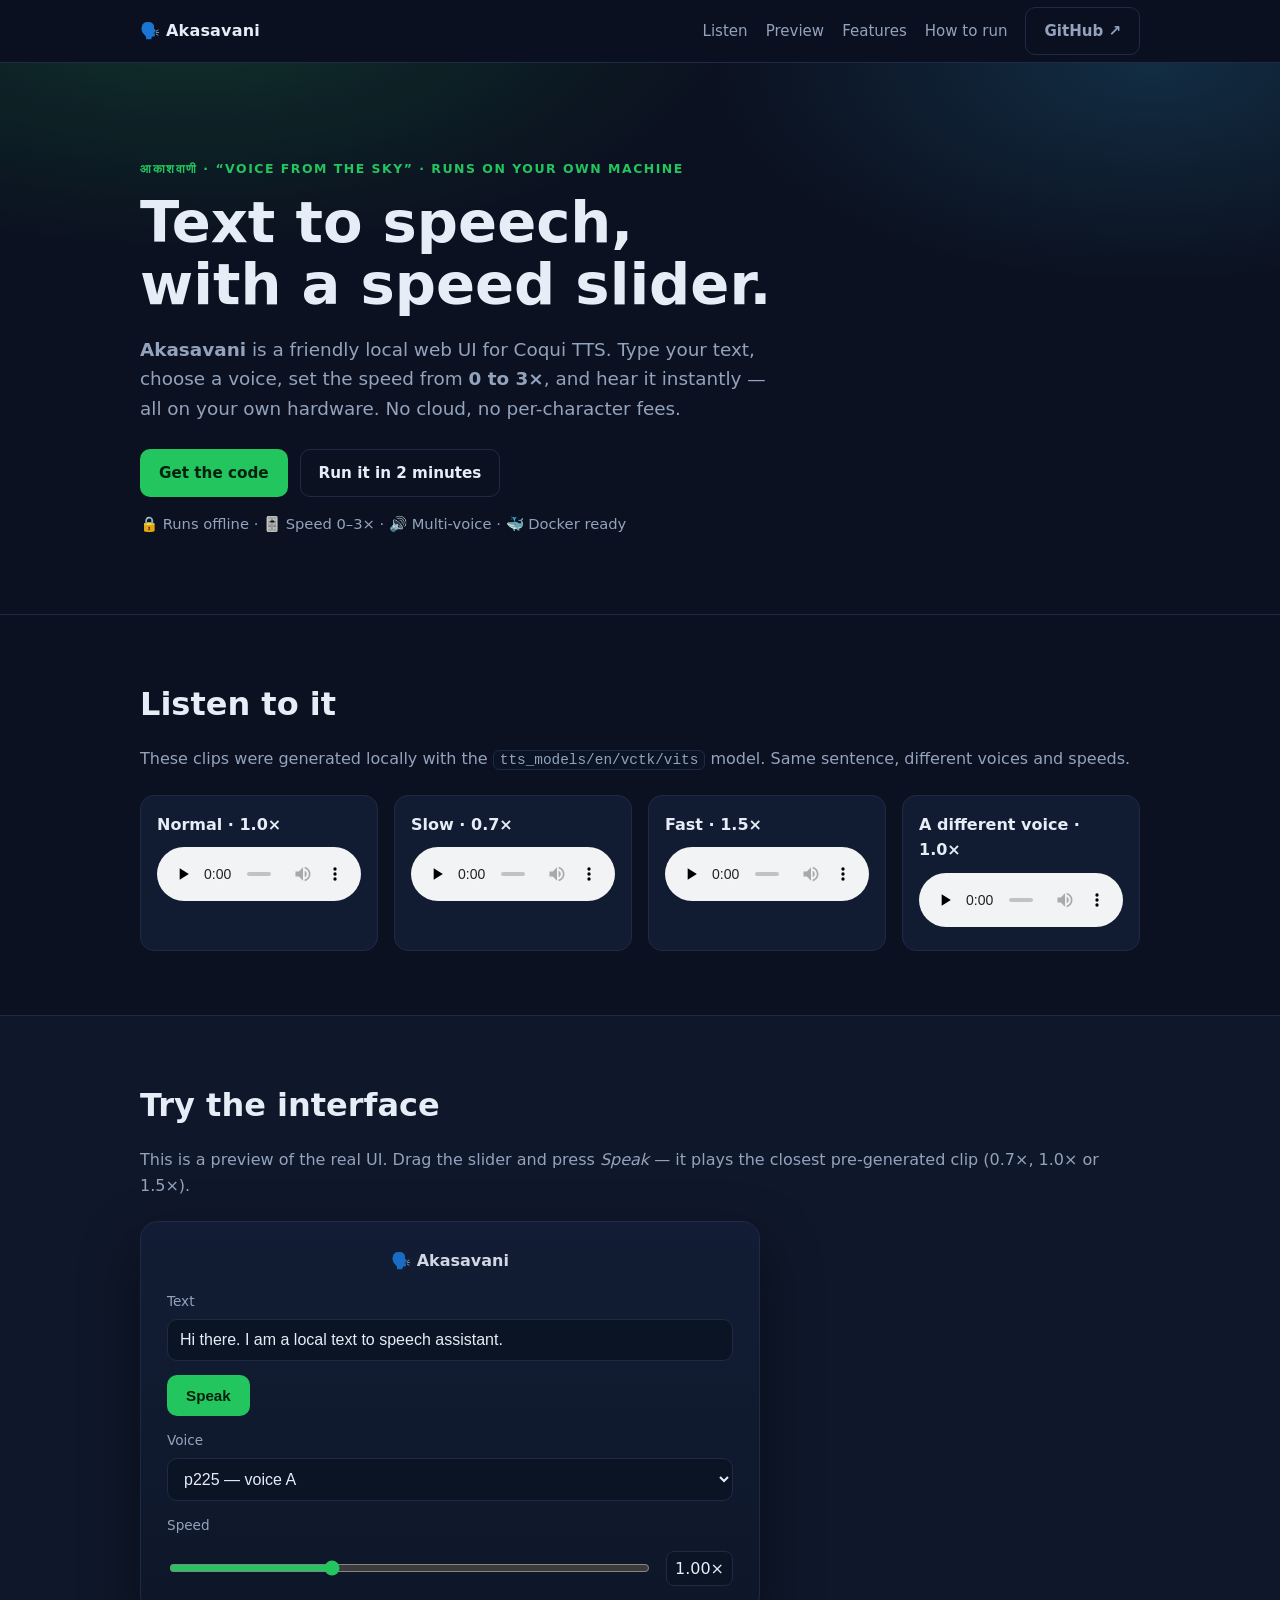
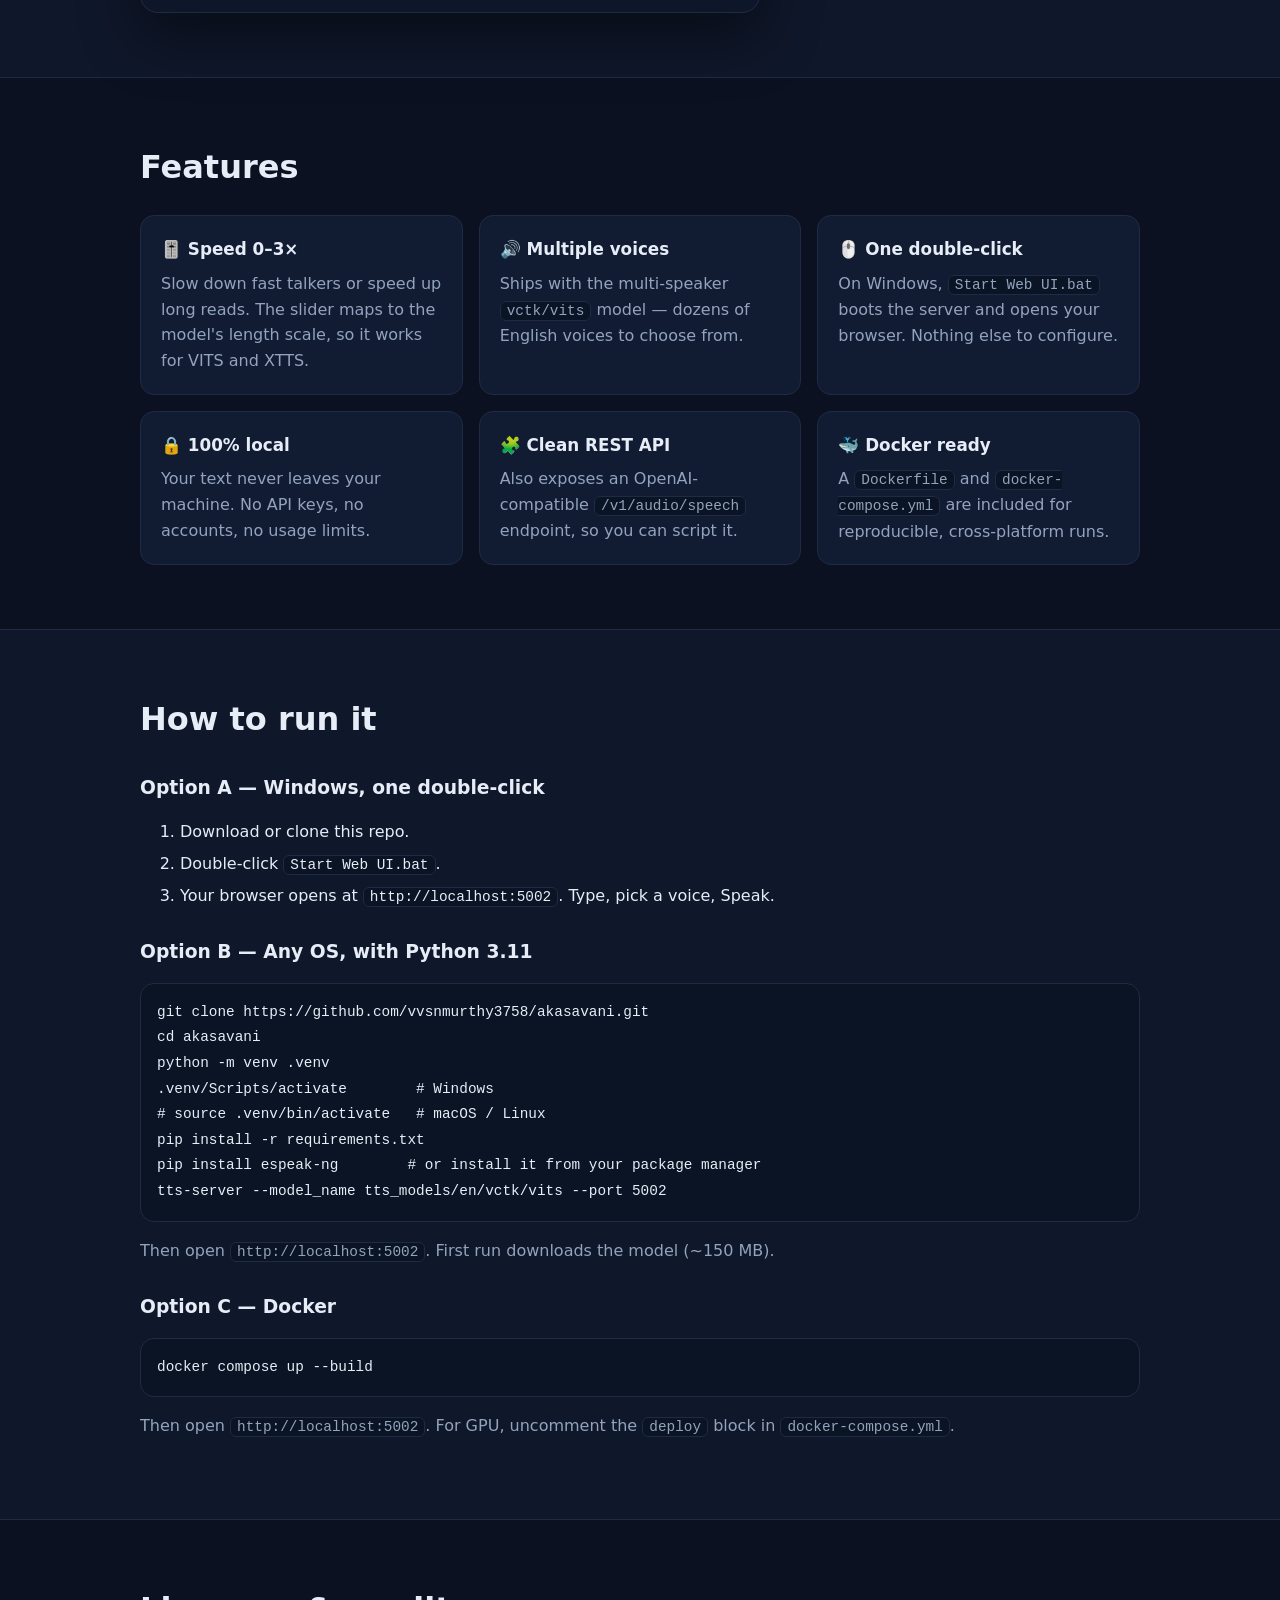
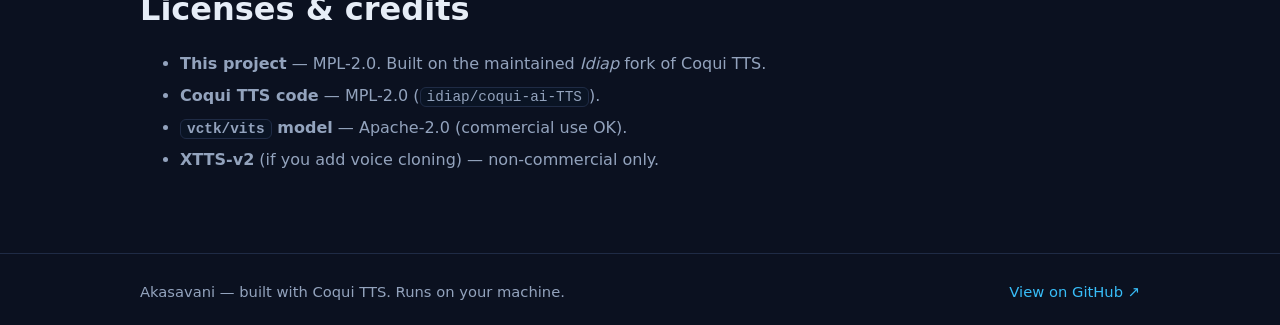
==== docs/index.html @ a2f9dd88 "Initial commit: Akasavani local TTS web UI" ====
<!DOCTYPE html>
<html lang="en">
<head>
  <meta charset="utf-8" />
  <meta name="viewport" content="width=device-width, initial-scale=1" />
  <title>Akasavani — local text-to-speech with a speed slider</title>
  <meta name="description" content="Akasavani (आकाशवाणी) — a friendly, local text-to-speech studio built on Coqui TTS. Pick a voice, set the speed from 0 to 3x, and generate speech in your browser." />
  <link rel="stylesheet" href="styles.css" />
  <link rel="icon" href="data:image/svg+xml,<svg xmlns='http://www.w3.org/2000/svg' viewBox='0 0 100 100'><text y='.9em' font-size='90'>🗣️</text></svg>" />
</head>
<body>
  <header class="nav">
    <div class="wrap nav-inner">
      <span class="brand">🗣️ Akasavani</span>
      <nav class="nav-links">
        <a href="#demo">Listen</a>
        <a href="#preview">Preview</a>
        <a href="#features">Features</a>
        <a href="#run">How to run</a>
        <a class="btn btn-ghost" href="https://github.com/vvsnmurthy3758/akasavani" target="_blank" rel="noopener">GitHub ↗</a>
      </nav>
    </div>
  </header>

  <main>
    <section class="hero">
      <div class="wrap">
        <p class="eyebrow">आकाशवाणी · “voice from the sky” · runs on your own machine</p>
        <h1>Text to speech,<br />with a speed slider.</h1>
        <p class="lead">
          <strong>Akasavani</strong> is a friendly local web UI for Coqui TTS.
          Type your text, choose a voice, set the speed from <strong>0 to 3×</strong>,
          and hear it instantly — all on your own hardware. No cloud, no per-character fees.
        </p>
        <div class="cta">
          <a class="btn btn-primary" href="https://github.com/vvsnmurthy3758/akasavani" target="_blank" rel="noopener">Get the code</a>
          <a class="btn btn-ghost" href="#run">Run it in 2 minutes</a>
        </div>
        <p class="note">🔒 Runs offline · 🎚️ Speed 0–3× · 🔊 Multi-voice · 🐳 Docker ready</p>
      </div>
    </section>

    <section id="demo" class="section">
      <div class="wrap">
        <h2>Listen to it</h2>
        <p class="muted">These clips were generated locally with the <code>tts_models/en/vctk/vits</code> model. Same sentence, different voices and speeds.</p>
        <div class="samples">
          <figure class="sample">
            <figcaption>Normal · 1.0×</figcaption>
            <audio controls preload="none" src="assets/sample-normal.mp3"></audio>
          </figure>
          <figure class="sample">
            <figcaption>Slow · 0.7×</figcaption>
            <audio controls preload="none" src="assets/sample-slow.mp3"></audio>
          </figure>
          <figure class="sample">
            <figcaption>Fast · 1.5×</figcaption>
            <audio controls preload="none" src="assets/sample-fast.mp3"></audio>
          </figure>
          <figure class="sample">
            <figcaption>A different voice · 1.0×</figcaption>
            <audio controls preload="none" src="assets/sample-voice2.mp3"></audio>
          </figure>
        </div>
      </div>
    </section>

    <section id="preview" class="section alt">
      <div class="wrap">
        <h2>Try the interface</h2>
        <p class="muted">This is a preview of the real UI. Drag the slider and press <em>Speak</em> — it plays the closest pre-generated clip (0.7×, 1.0× or 1.5×).</p>

        <div class="mock">
          <div class="mock-title">🗣️ Akasavani</div>
          <label class="mock-label" for="mock-text">Text</label>
          <input id="mock-text" class="mock-input" type="text" value="Hi there. I am a local text to speech assistant." />

          <div class="mock-row">
            <button id="mock-speak" class="btn btn-primary">Speak</button>
            <span id="mock-status" class="mock-status"></span>
          </div>

          <label class="mock-label" for="mock-speaker">Voice</label>
          <select id="mock-speaker" class="mock-input">
            <option value="p225">p225 — voice A</option>
            <option value="p376">p376 — voice B</option>
          </select>

          <label class="mock-label" for="mock-speed">Speed</label>
          <div class="mock-row">
            <input id="mock-speed" type="range" min="0" max="3" step="0.05" value="1" />
            <span id="mock-speed-value" class="badge">1.00×</span>
          </div>

          <audio id="mock-audio" controls hidden></audio>
        </div>
      </div>
    </section>

    <section id="features" class="section">
      <div class="wrap">
        <h2>Features</h2>
        <div class="grid">
          <div class="card"><h3>🎚️ Speed 0–3×</h3><p>Slow down fast talkers or speed up long reads. The slider maps to the model's length scale, so it works for VITS and XTTS.</p></div>
          <div class="card"><h3>🔊 Multiple voices</h3><p>Ships with the multi-speaker <code>vctk/vits</code> model — dozens of English voices to choose from.</p></div>
          <div class="card"><h3>🖱️ One double-click</h3><p>On Windows, <code>Start Web UI.bat</code> boots the server and opens your browser. Nothing else to configure.</p></div>
          <div class="card"><h3>🔒 100% local</h3><p>Your text never leaves your machine. No API keys, no accounts, no usage limits.</p></div>
          <div class="card"><h3>🧩 Clean REST API</h3><p>Also exposes an OpenAI-compatible <code>/v1/audio/speech</code> endpoint, so you can script it.</p></div>
          <div class="card"><h3>🐳 Docker ready</h3><p>A <code>Dockerfile</code> and <code>docker-compose.yml</code> are included for reproducible, cross-platform runs.</p></div>
        </div>
      </div>
    </section>

    <section id="run" class="section alt">
      <div class="wrap">
        <h2>How to run it</h2>

        <h3>Option A — Windows, one double-click</h3>
        <ol class="steps">
          <li>Download or clone this repo.</li>
          <li>Double-click <code>Start Web UI.bat</code>.</li>
          <li>Your browser opens at <code>http://localhost:5002</code>. Type, pick a voice, Speak.</li>
        </ol>

        <h3>Option B — Any OS, with Python 3.11</h3>
        <pre><code>git clone https://github.com/vvsnmurthy3758/akasavani.git
cd akasavani
python -m venv .venv
.venv/Scripts/activate        # Windows
# source .venv/bin/activate   # macOS / Linux
pip install -r requirements.txt
pip install espeak-ng        # or install it from your package manager
tts-server --model_name tts_models/en/vctk/vits --port 5002</code></pre>
        <p class="muted">Then open <code>http://localhost:5002</code>. First run downloads the model (~150&nbsp;MB).</p>

        <h3>Option C — Docker</h3>
        <pre><code>docker compose up --build</code></pre>
        <p class="muted">Then open <code>http://localhost:5002</code>. For GPU, uncomment the <code>deploy</code> block in <code>docker-compose.yml</code>.</p>
      </div>
    </section>

    <section class="section">
      <div class="wrap">
        <h2>Licenses &amp; credits</h2>
        <ul class="lic">
          <li><strong>This project</strong> — MPL-2.0. Built on the maintained <em>Idiap</em> fork of Coqui TTS.</li>
          <li><strong>Coqui TTS code</strong> — MPL-2.0 (<code>idiap/coqui-ai-TTS</code>).</li>
          <li><strong><code>vctk/vits</code> model</strong> — Apache-2.0 (commercial use OK).</li>
          <li><strong>XTTS-v2</strong> (if you add voice cloning) — non-commercial only.</li>
        </ul>
      </div>
    </section>
  </main>

  <footer class="footer">
    <div class="wrap">
      <span>Akasavani — built with Coqui TTS. Runs on your machine.</span>
      <a href="https://github.com/vvsnmurthy3758/akasavani" target="_blank" rel="noopener">View on GitHub ↗</a>
    </div>
  </footer>

  <script src="script.js"></script>
</body>
</html>
---- docs/styles.css ----
:root {
  --bg: #0b1120;
  --bg-alt: #0f172a;
  --card: #111c33;
  --line: #1f2b45;
  --text: #e6edf7;
  --muted: #93a3bd;
  --accent: #22c55e;
  --accent-2: #38bdf8;
  --radius: 14px;
  --maxw: 1040px;
}

* { box-sizing: border-box; }

html { scroll-behavior: smooth; }

body {
  margin: 0;
  background: var(--bg);
  color: var(--text);
  font: 16px/1.6 "Segoe UI", system-ui, -apple-system, Roboto, Helvetica, Arial, sans-serif;
  -webkit-font-smoothing: antialiased;
}

a { color: var(--accent-2); text-decoration: none; }
a:hover { text-decoration: underline; }

code {
  background: #0a1424;
  border: 1px solid var(--line);
  border-radius: 6px;
  padding: 1px 6px;
  font-family: "Cascadia Code", Consolas, monospace;
  font-size: 0.9em;
}

.wrap { max-width: var(--maxw); margin: 0 auto; padding: 0 20px; }

/* Nav */
.nav {
  position: sticky;
  top: 0;
  z-index: 20;
  background: rgba(11, 17, 32, 0.85);
  backdrop-filter: blur(10px);
  border-bottom: 1px solid var(--line);
}
.nav-inner { display: flex; align-items: center; justify-content: space-between; height: 62px; }
.brand { font-weight: 700; letter-spacing: 0.2px; }
.nav-links { display: flex; align-items: center; gap: 18px; }
.nav-links a { color: var(--muted); font-size: 0.94rem; }
.nav-links a:hover { color: var(--text); text-decoration: none; }

/* Buttons */
.btn {
  display: inline-block;
  padding: 11px 18px;
  border-radius: 10px;
  font-weight: 600;
  border: 1px solid transparent;
  cursor: pointer;
  font-size: 0.95rem;
}
.btn-primary { background: var(--accent); color: #04210f; }
.btn-primary:hover { background: #34d977; text-decoration: none; }
.btn-ghost { border-color: var(--line); color: var(--text); background: transparent; }
.btn-ghost:hover { border-color: var(--accent-2); color: var(--text); text-decoration: none; }

/* Hero */
.hero {
  background:
    radial-gradient(900px 400px at 15% -10%, rgba(34, 197, 94, 0.18), transparent 60%),
    radial-gradient(800px 400px at 90% 0%, rgba(56, 189, 248, 0.16), transparent 55%);
  padding: 84px 0 64px;
  border-bottom: 1px solid var(--line);
}
.eyebrow { color: var(--accent); font-weight: 700; letter-spacing: 1.5px; text-transform: uppercase; font-size: 0.78rem; }
.hero h1 { font-size: clamp(2.1rem, 5vw, 3.6rem); line-height: 1.08; margin: 10px 0 18px; }
.lead { color: var(--muted); font-size: 1.15rem; max-width: 640px; }
.cta { display: flex; gap: 12px; flex-wrap: wrap; margin: 26px 0 14px; }
.note { color: var(--muted); font-size: 0.92rem; }

/* Sections */
.section { padding: 64px 0; }
.section.alt { background: var(--bg-alt); border-top: 1px solid var(--line); border-bottom: 1px solid var(--line); }
.section h2 { font-size: clamp(1.5rem, 3vw, 2rem); margin: 0 0 8px; }
.section h3 { margin: 28px 0 8px; }
.muted { color: var(--muted); }
.steps { color: var(--text); }
.steps li { margin: 6px 0; }

/* Samples */
.samples { display: grid; grid-template-columns: repeat(auto-fit, minmax(230px, 1fr)); gap: 16px; margin-top: 22px; }
.sample { background: var(--card); border: 1px solid var(--line); border-radius: var(--radius); padding: 16px; margin: 0; }
.sample figcaption { font-weight: 600; margin-bottom: 10px; }
.sample audio { width: 100%; }

/* Preview mock */
.mock {
  margin-top: 22px;
  background: linear-gradient(180deg, #121d35, #0e1729);
  border: 1px solid var(--line);
  border-radius: 18px;
  padding: 26px;
  max-width: 620px;
  box-shadow: 0 24px 60px rgba(0, 0, 0, 0.45);
}
.mock-title { font-weight: 700; text-align: center; margin-bottom: 18px; opacity: 0.9; }
.mock-label { display: block; color: var(--muted); font-size: 0.85rem; margin: 14px 0 6px; }
.mock-input {
  width: 100%;
  background: #0a1424;
  border: 1px solid var(--line);
  color: var(--text);
  border-radius: 10px;
  padding: 11px 12px;
  font-size: 1rem;
}
.mock-row { display: flex; align-items: center; gap: 14px; margin-top: 14px; }
.mock-row input[type="range"] { flex: 1; accent-color: var(--accent); }
.badge {
  min-width: 64px;
  text-align: center;
  background: #0a1424;
  border: 1px solid var(--line);
  border-radius: 8px;
  padding: 4px 8px;
  font-variant-numeric: tabular-nums;
}
.mock-status { color: var(--accent); font-size: 0.9rem; }
#mock-audio { width: 100%; margin-top: 16px; }

/* Feature grid */
.grid { display: grid; grid-template-columns: repeat(auto-fit, minmax(260px, 1fr)); gap: 16px; margin-top: 22px; }
.card { background: var(--card); border: 1px solid var(--line); border-radius: var(--radius); padding: 20px; }
.card h3 { margin: 0 0 8px; font-size: 1.05rem; }
.card p { margin: 0; color: var(--muted); }

/* Pre / code blocks */
pre {
  background: #0a1424;
  border: 1px solid var(--line);
  border-radius: var(--radius);
  padding: 16px;
  overflow-x: auto;
}
pre code { background: none; border: none; padding: 0; }

/* Licenses */
.lic { color: var(--muted); }
.lic li { margin: 6px 0; }

/* Footer */
.footer { border-top: 1px solid var(--line); padding: 26px 0; }
.footer .wrap { display: flex; justify-content: space-between; gap: 12px; flex-wrap: wrap; color: var(--muted); font-size: 0.92rem; }

@media (max-width: 640px) {
  .nav-links { gap: 12px; }
  .nav-links a:not(.btn) { display: none; }
}
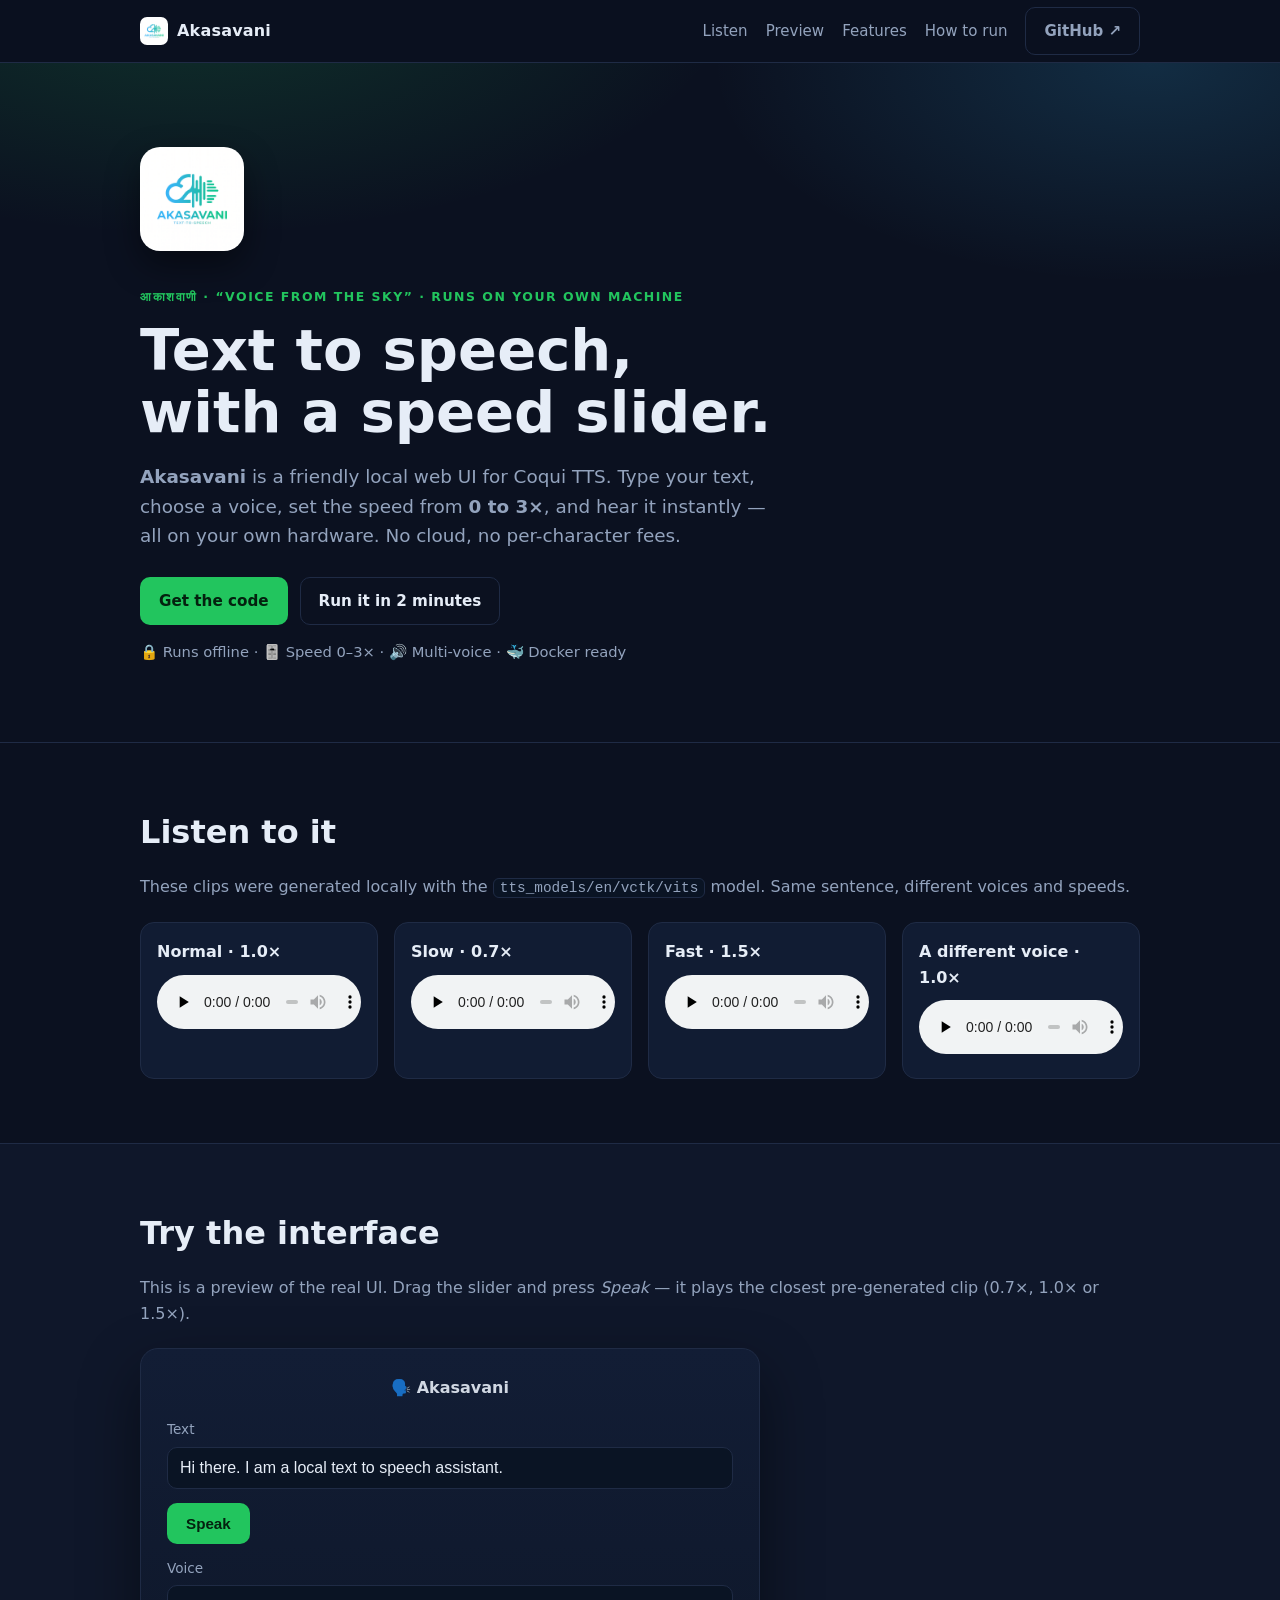
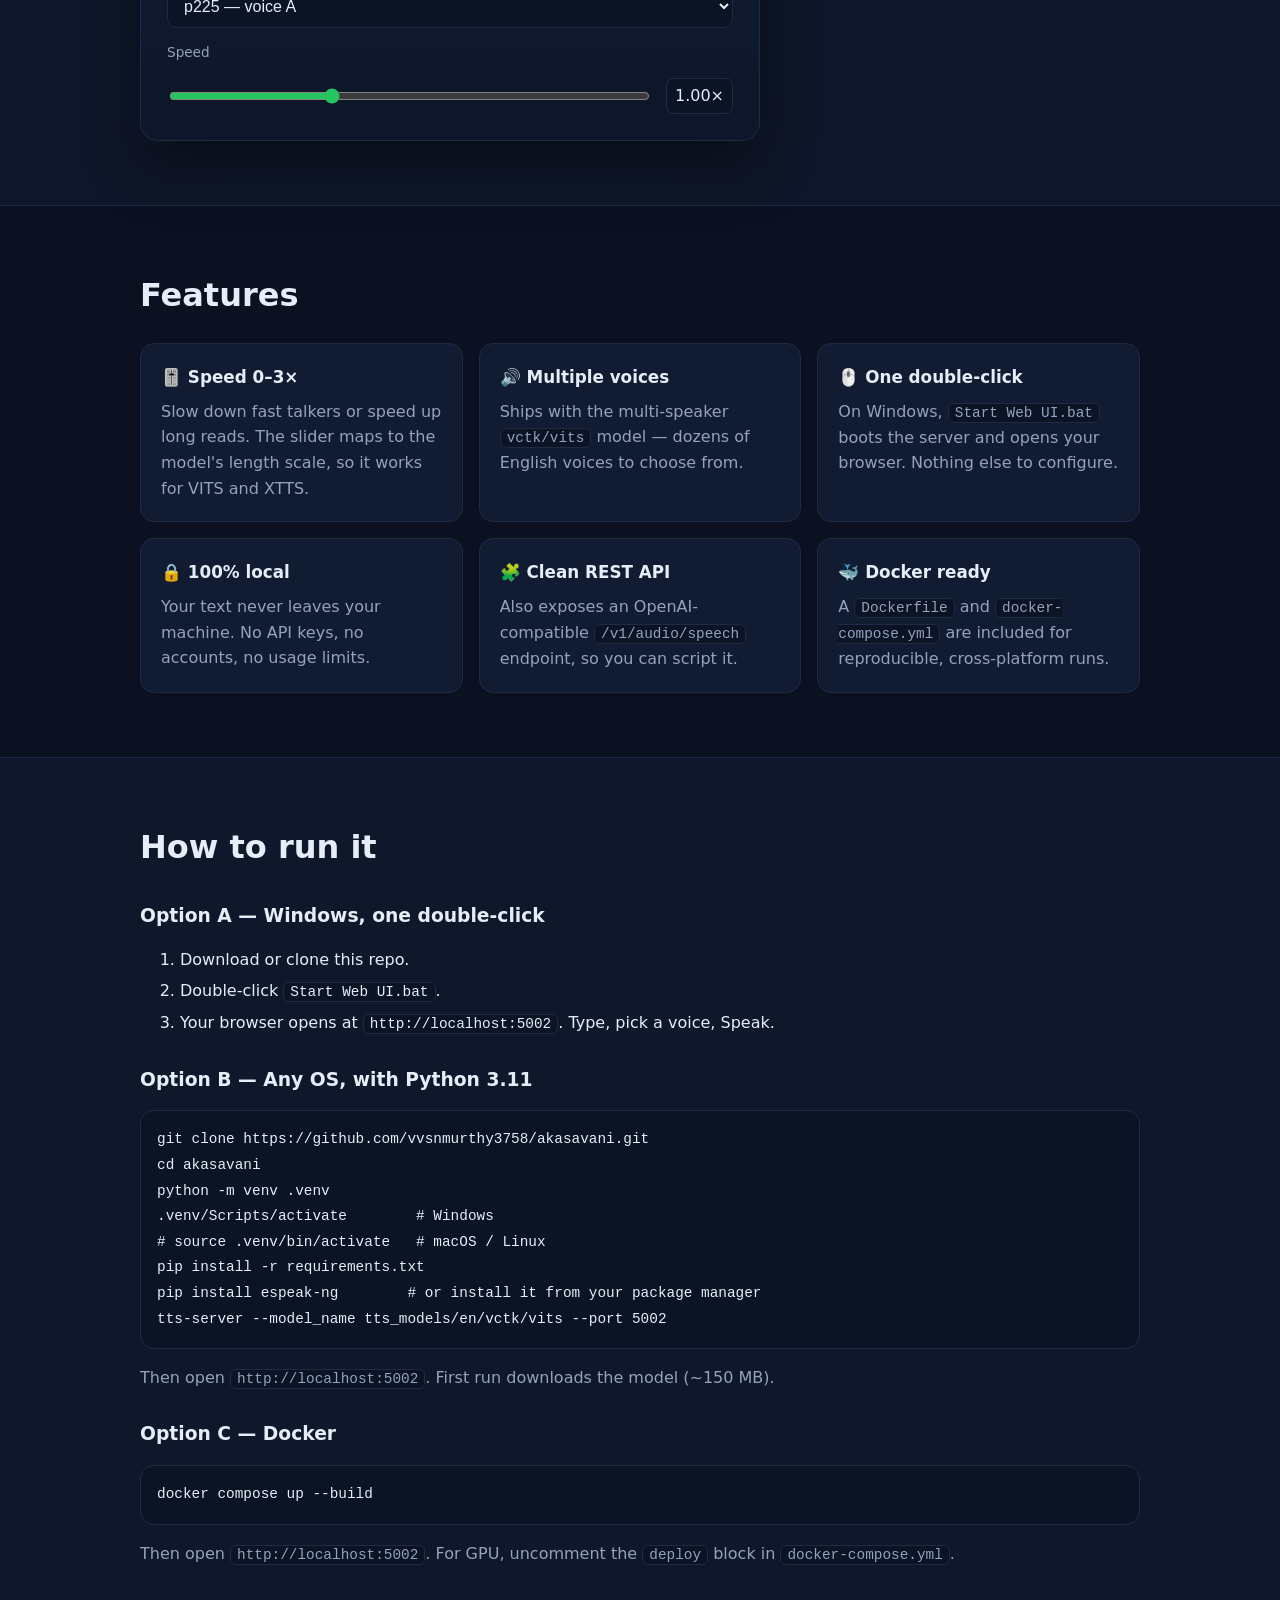
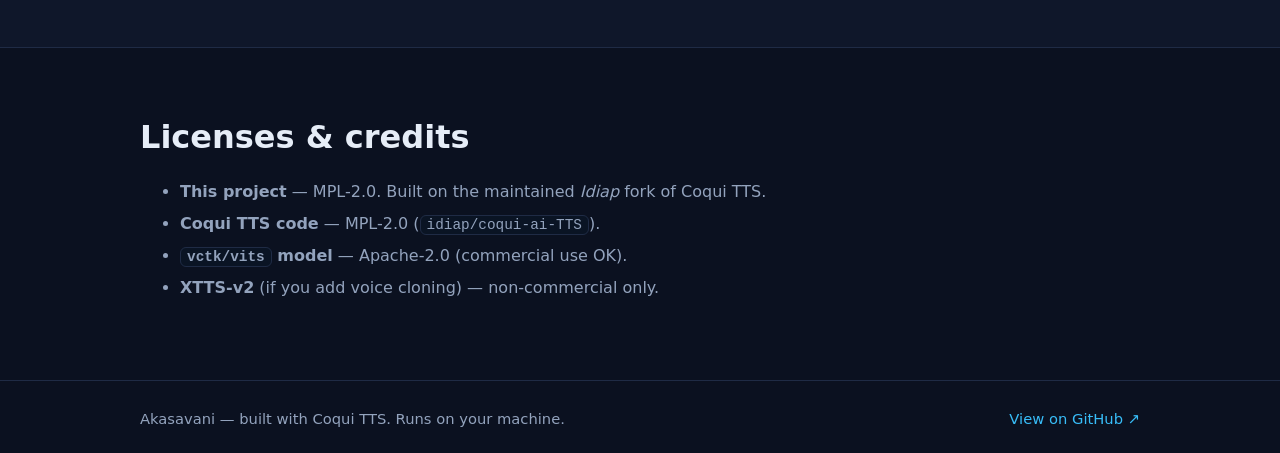
==== commit d850c3ac: "brand: add Akasavani logo to app UI and landing page; update branding/paths" ====
--- a/docs/index.html
+++ b/docs/index.html
@@ -6,12 +6,16 @@
   <title>Akasavani — local text-to-speech with a speed slider</title>
   <meta name="description" content="Akasavani (आकाशवाणी) — a friendly, local text-to-speech studio built on Coqui TTS. Pick a voice, set the speed from 0 to 3x, and generate speech in your browser." />
   <link rel="stylesheet" href="styles.css" />
-  <link rel="icon" href="data:image/svg+xml,<svg xmlns='http://www.w3.org/2000/svg' viewBox='0 0 100 100'><text y='.9em' font-size='90'>🗣️</text></svg>" />
+  <link rel="icon" type="image/png" href="assets/favicon.png" />
+  <link rel="apple-touch-icon" href="assets/logo.png" />
 </head>
 <body>
   <header class="nav">
     <div class="wrap nav-inner">
-      <span class="brand">🗣️ Akasavani</span>
+      <a class="brand" href="#top">
+        <img src="assets/logo.png" alt="Akasavani logo" width="28" height="28" />
+        <span>Akasavani</span>
+      </a>
       <nav class="nav-links">
         <a href="#demo">Listen</a>
         <a href="#preview">Preview</a>
@@ -23,8 +27,9 @@
   </header>
 
   <main>
-    <section class="hero">
+    <section class="hero" id="top">
       <div class="wrap">
+        <img class="hero-logo" src="assets/logo.png" alt="Akasavani logo" width="104" height="104" />
         <p class="eyebrow">आकाशवाणी · “voice from the sky” · runs on your own machine</p>
         <h1>Text to speech,<br />with a speed slider.</h1>
         <p class="lead">
--- a/docs/styles.css
+++ b/docs/styles.css
@@ -47,7 +47,10 @@
   border-bottom: 1px solid var(--line);
 }
 .nav-inner { display: flex; align-items: center; justify-content: space-between; height: 62px; }
-.brand { font-weight: 700; letter-spacing: 0.2px; }
+.brand { display: inline-flex; align-items: center; gap: 9px; font-weight: 700; letter-spacing: 0.2px; color: var(--text); }
+.brand:hover { text-decoration: none; }
+.brand img { border-radius: 7px; }
+.hero-logo { border-radius: 20px; margin-bottom: 16px; box-shadow: 0 14px 34px rgba(0, 0, 0, 0.45); }
 .nav-links { display: flex; align-items: center; gap: 18px; }
 .nav-links a { color: var(--muted); font-size: 0.94rem; }
 .nav-links a:hover { color: var(--text); text-decoration: none; }
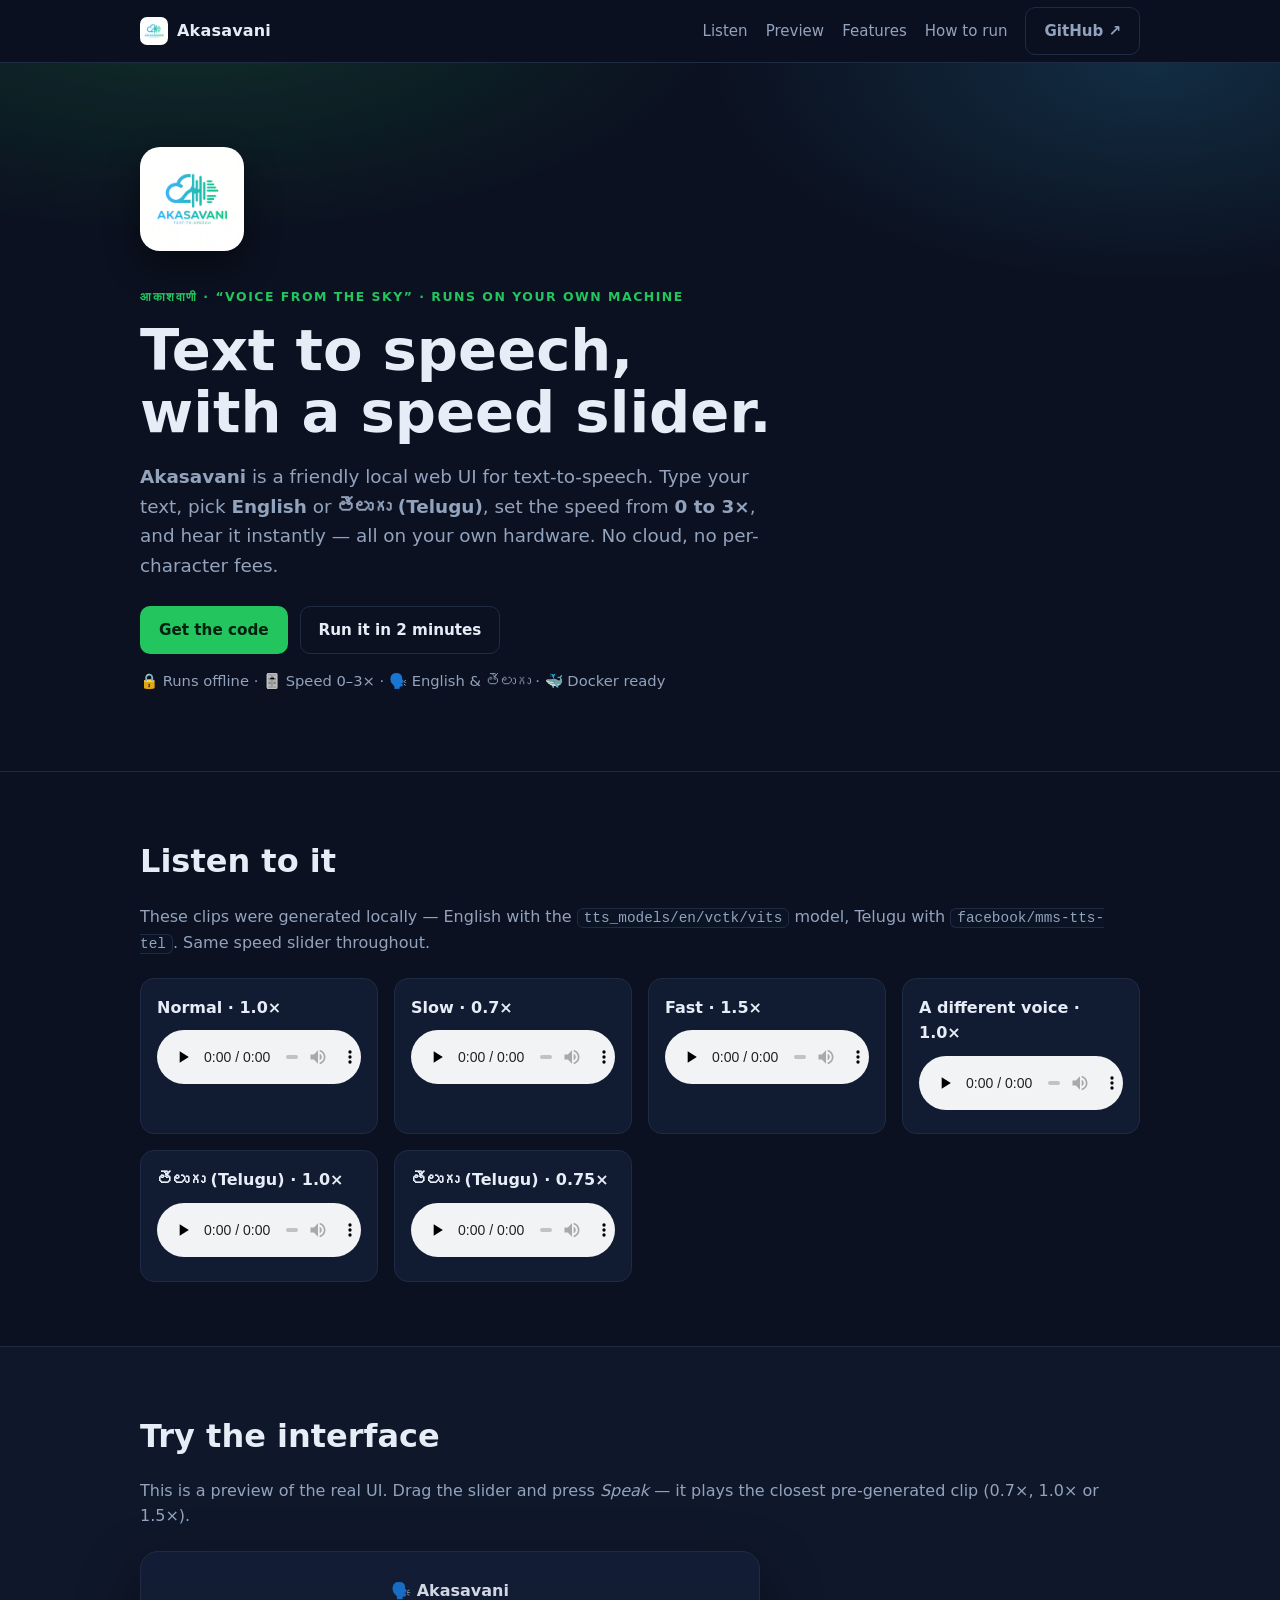
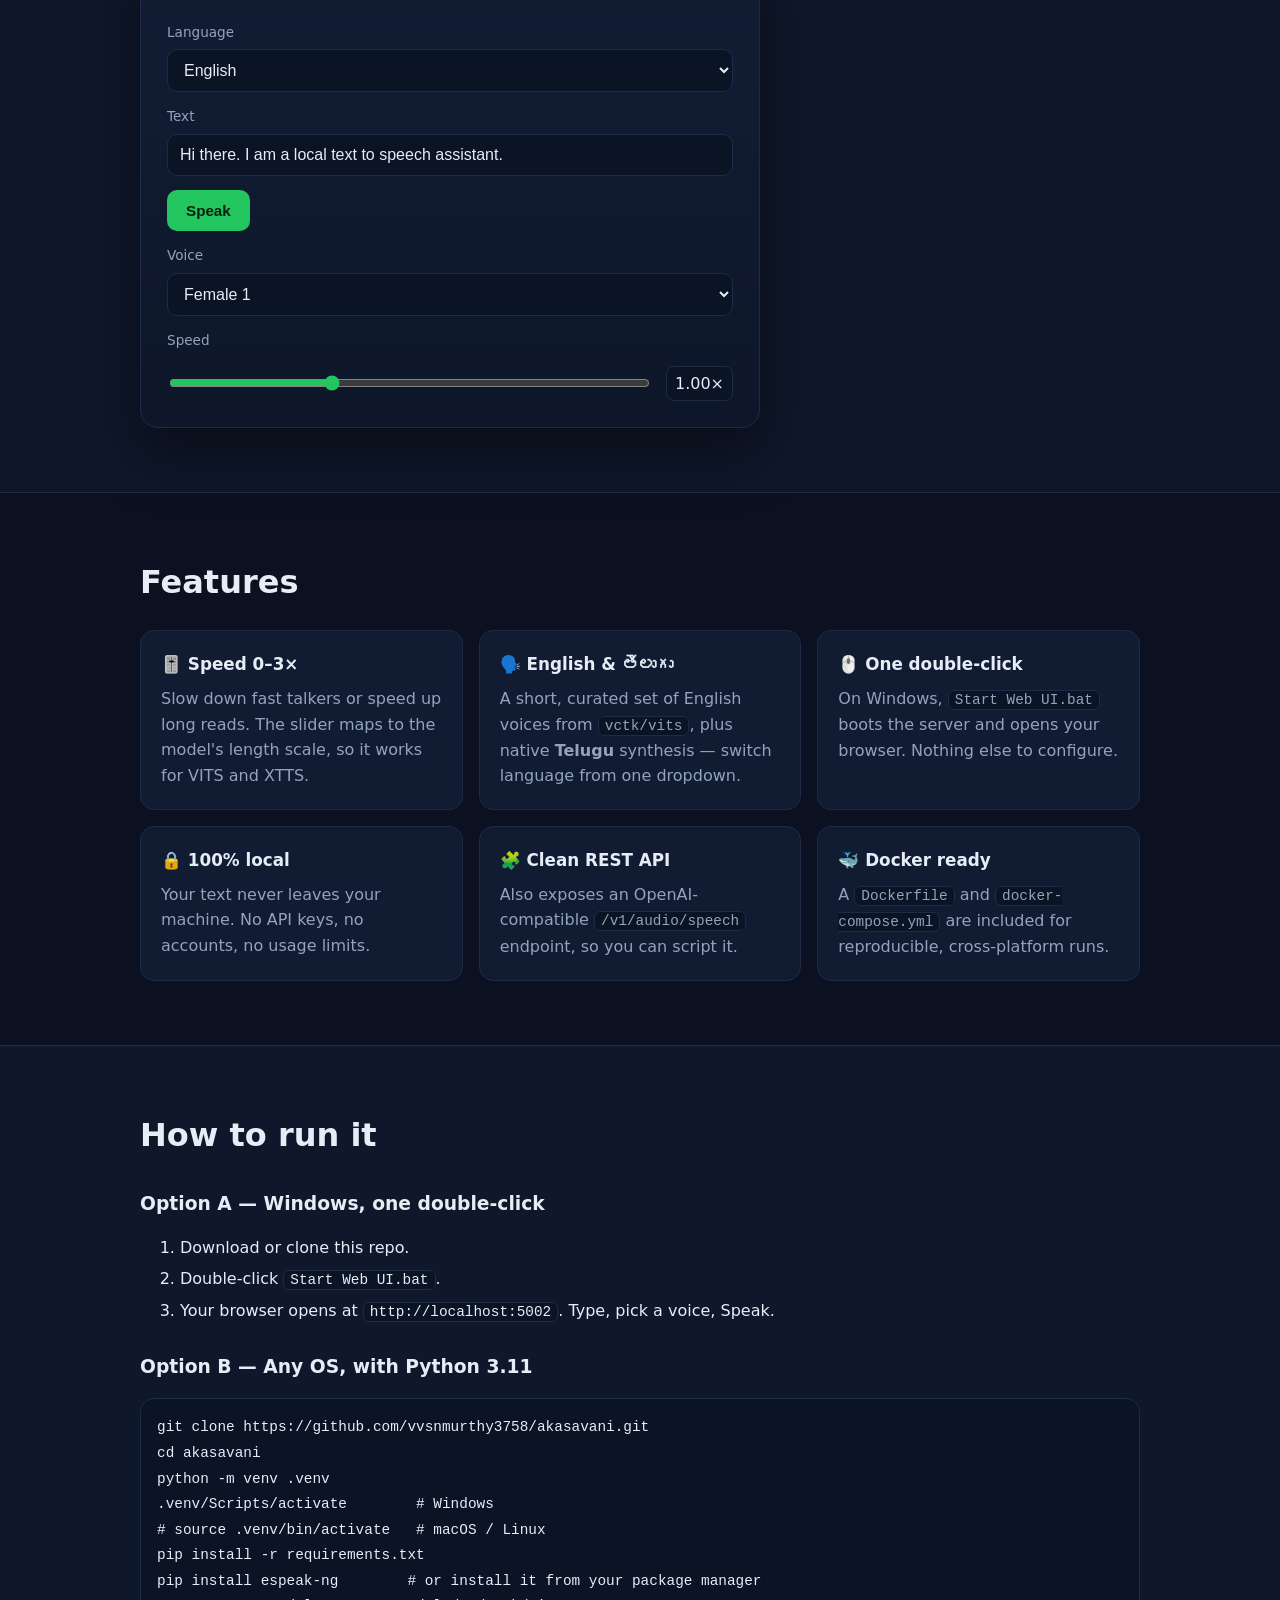
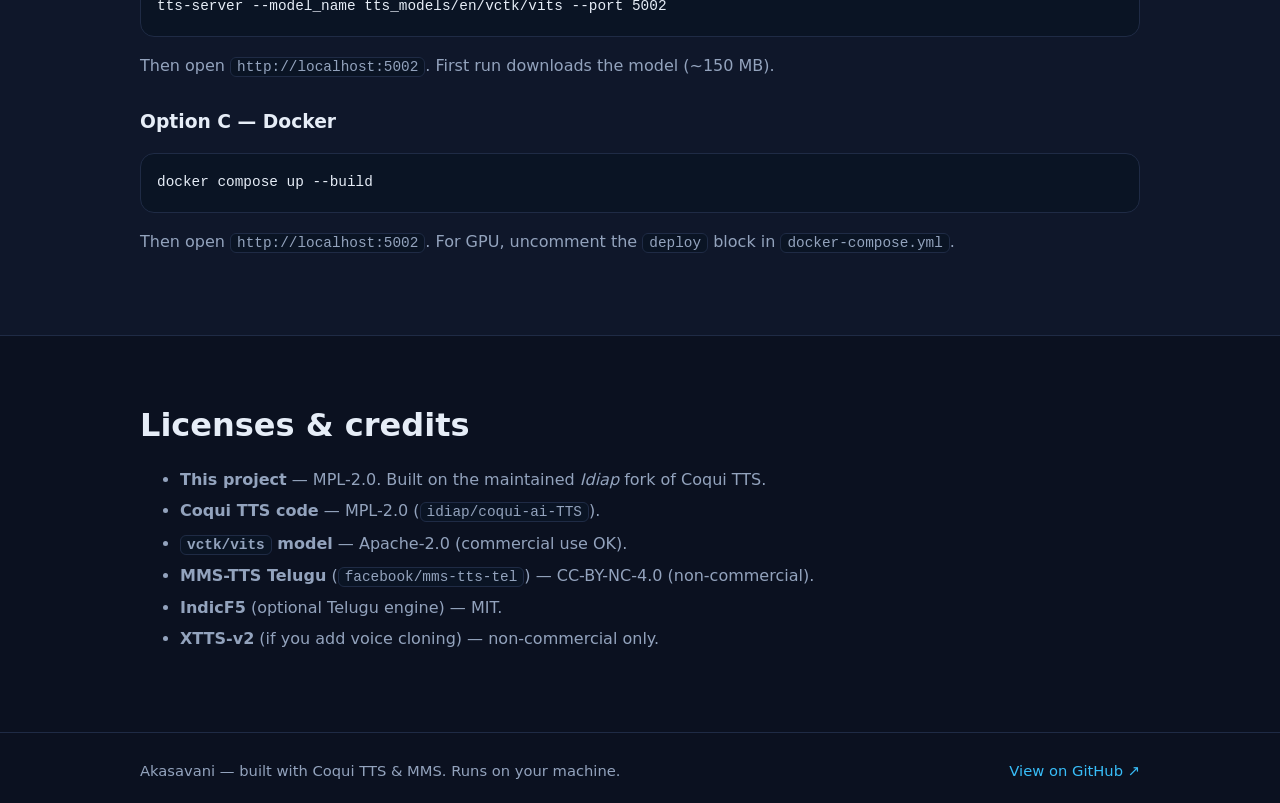
==== commit 33ba5efb: "feat: add Telugu (తెలుగు) support via language dropdown; trim English voices to a curated set" ====
--- a/docs/index.html
+++ b/docs/index.html
@@ -33,22 +33,23 @@
         <p class="eyebrow">आकाशवाणी · “voice from the sky” · runs on your own machine</p>
         <h1>Text to speech,<br />with a speed slider.</h1>
         <p class="lead">
-          <strong>Akasavani</strong> is a friendly local web UI for Coqui TTS.
-          Type your text, choose a voice, set the speed from <strong>0 to 3×</strong>,
-          and hear it instantly — all on your own hardware. No cloud, no per-character fees.
+          <strong>Akasavani</strong> is a friendly local web UI for text-to-speech.
+          Type your text, pick <strong>English</strong> or <strong>తెలుగు (Telugu)</strong>,
+          set the speed from <strong>0 to 3×</strong>, and hear it instantly — all on your
+          own hardware. No cloud, no per-character fees.
         </p>
         <div class="cta">
           <a class="btn btn-primary" href="https://github.com/vvsnmurthy3758/akasavani" target="_blank" rel="noopener">Get the code</a>
           <a class="btn btn-ghost" href="#run">Run it in 2 minutes</a>
         </div>
-        <p class="note">🔒 Runs offline · 🎚️ Speed 0–3× · 🔊 Multi-voice · 🐳 Docker ready</p>
+        <p class="note">🔒 Runs offline · 🎚️ Speed 0–3× · 🗣️ English &amp; తెలుగు · 🐳 Docker ready</p>
       </div>
     </section>
 
     <section id="demo" class="section">
       <div class="wrap">
         <h2>Listen to it</h2>
-        <p class="muted">These clips were generated locally with the <code>tts_models/en/vctk/vits</code> model. Same sentence, different voices and speeds.</p>
+        <p class="muted">These clips were generated locally — English with the <code>tts_models/en/vctk/vits</code> model, Telugu with <code>facebook/mms-tts-tel</code>. Same speed slider throughout.</p>
         <div class="samples">
           <figure class="sample">
             <figcaption>Normal · 1.0×</figcaption>
@@ -66,6 +67,14 @@
             <figcaption>A different voice · 1.0×</figcaption>
             <audio controls preload="none" src="assets/sample-voice2.mp3"></audio>
           </figure>
+          <figure class="sample">
+            <figcaption>తెలుగు (Telugu) · 1.0×</figcaption>
+            <audio controls preload="none" src="assets/sample-telugu.mp3"></audio>
+          </figure>
+          <figure class="sample">
+            <figcaption>తెలుగు (Telugu) · 0.75×</figcaption>
+            <audio controls preload="none" src="assets/sample-telugu-slow.mp3"></audio>
+          </figure>
         </div>
       </div>
     </section>
@@ -77,6 +86,13 @@
 
         <div class="mock">
           <div class="mock-title">🗣️ Akasavani</div>
+
+          <label class="mock-label" for="mock-lang">Language</label>
+          <select id="mock-lang" class="mock-input">
+            <option value="en">English</option>
+            <option value="te">తెలుగు (Telugu)</option>
+          </select>
+
           <label class="mock-label" for="mock-text">Text</label>
           <input id="mock-text" class="mock-input" type="text" value="Hi there. I am a local text to speech assistant." />
 
@@ -85,11 +101,13 @@
             <span id="mock-status" class="mock-status"></span>
           </div>
 
-          <label class="mock-label" for="mock-speaker">Voice</label>
-          <select id="mock-speaker" class="mock-input">
-            <option value="p225">p225 — voice A</option>
-            <option value="p376">p376 — voice B</option>
-          </select>
+          <div id="mock-en-voice">
+            <label class="mock-label" for="mock-speaker">Voice</label>
+            <select id="mock-speaker" class="mock-input">
+              <option value="a">Female 1</option>
+              <option value="b">A different voice</option>
+            </select>
+          </div>
 
           <label class="mock-label" for="mock-speed">Speed</label>
           <div class="mock-row">
@@ -107,7 +125,7 @@
         <h2>Features</h2>
         <div class="grid">
           <div class="card"><h3>🎚️ Speed 0–3×</h3><p>Slow down fast talkers or speed up long reads. The slider maps to the model's length scale, so it works for VITS and XTTS.</p></div>
-          <div class="card"><h3>🔊 Multiple voices</h3><p>Ships with the multi-speaker <code>vctk/vits</code> model — dozens of English voices to choose from.</p></div>
+          <div class="card"><h3>🗣️ English &amp; తెలుగు</h3><p>A short, curated set of English voices from <code>vctk/vits</code>, plus native <strong>Telugu</strong> synthesis — switch language from one dropdown.</p></div>
           <div class="card"><h3>🖱️ One double-click</h3><p>On Windows, <code>Start Web UI.bat</code> boots the server and opens your browser. Nothing else to configure.</p></div>
           <div class="card"><h3>🔒 100% local</h3><p>Your text never leaves your machine. No API keys, no accounts, no usage limits.</p></div>
           <div class="card"><h3>🧩 Clean REST API</h3><p>Also exposes an OpenAI-compatible <code>/v1/audio/speech</code> endpoint, so you can script it.</p></div>
@@ -151,6 +169,8 @@
           <li><strong>This project</strong> — MPL-2.0. Built on the maintained <em>Idiap</em> fork of Coqui TTS.</li>
           <li><strong>Coqui TTS code</strong> — MPL-2.0 (<code>idiap/coqui-ai-TTS</code>).</li>
           <li><strong><code>vctk/vits</code> model</strong> — Apache-2.0 (commercial use OK).</li>
+          <li><strong>MMS-TTS Telugu</strong> (<code>facebook/mms-tts-tel</code>) — CC-BY-NC-4.0 (non-commercial).</li>
+          <li><strong>IndicF5</strong> (optional Telugu engine) — MIT.</li>
           <li><strong>XTTS-v2</strong> (if you add voice cloning) — non-commercial only.</li>
         </ul>
       </div>
@@ -159,7 +179,7 @@
 
   <footer class="footer">
     <div class="wrap">
-      <span>Akasavani — built with Coqui TTS. Runs on your machine.</span>
+      <span>Akasavani — built with Coqui TTS &amp; MMS. Runs on your machine.</span>
       <a href="https://github.com/vvsnmurthy3758/akasavani" target="_blank" rel="noopener">View on GitHub ↗</a>
     </div>
   </footer>
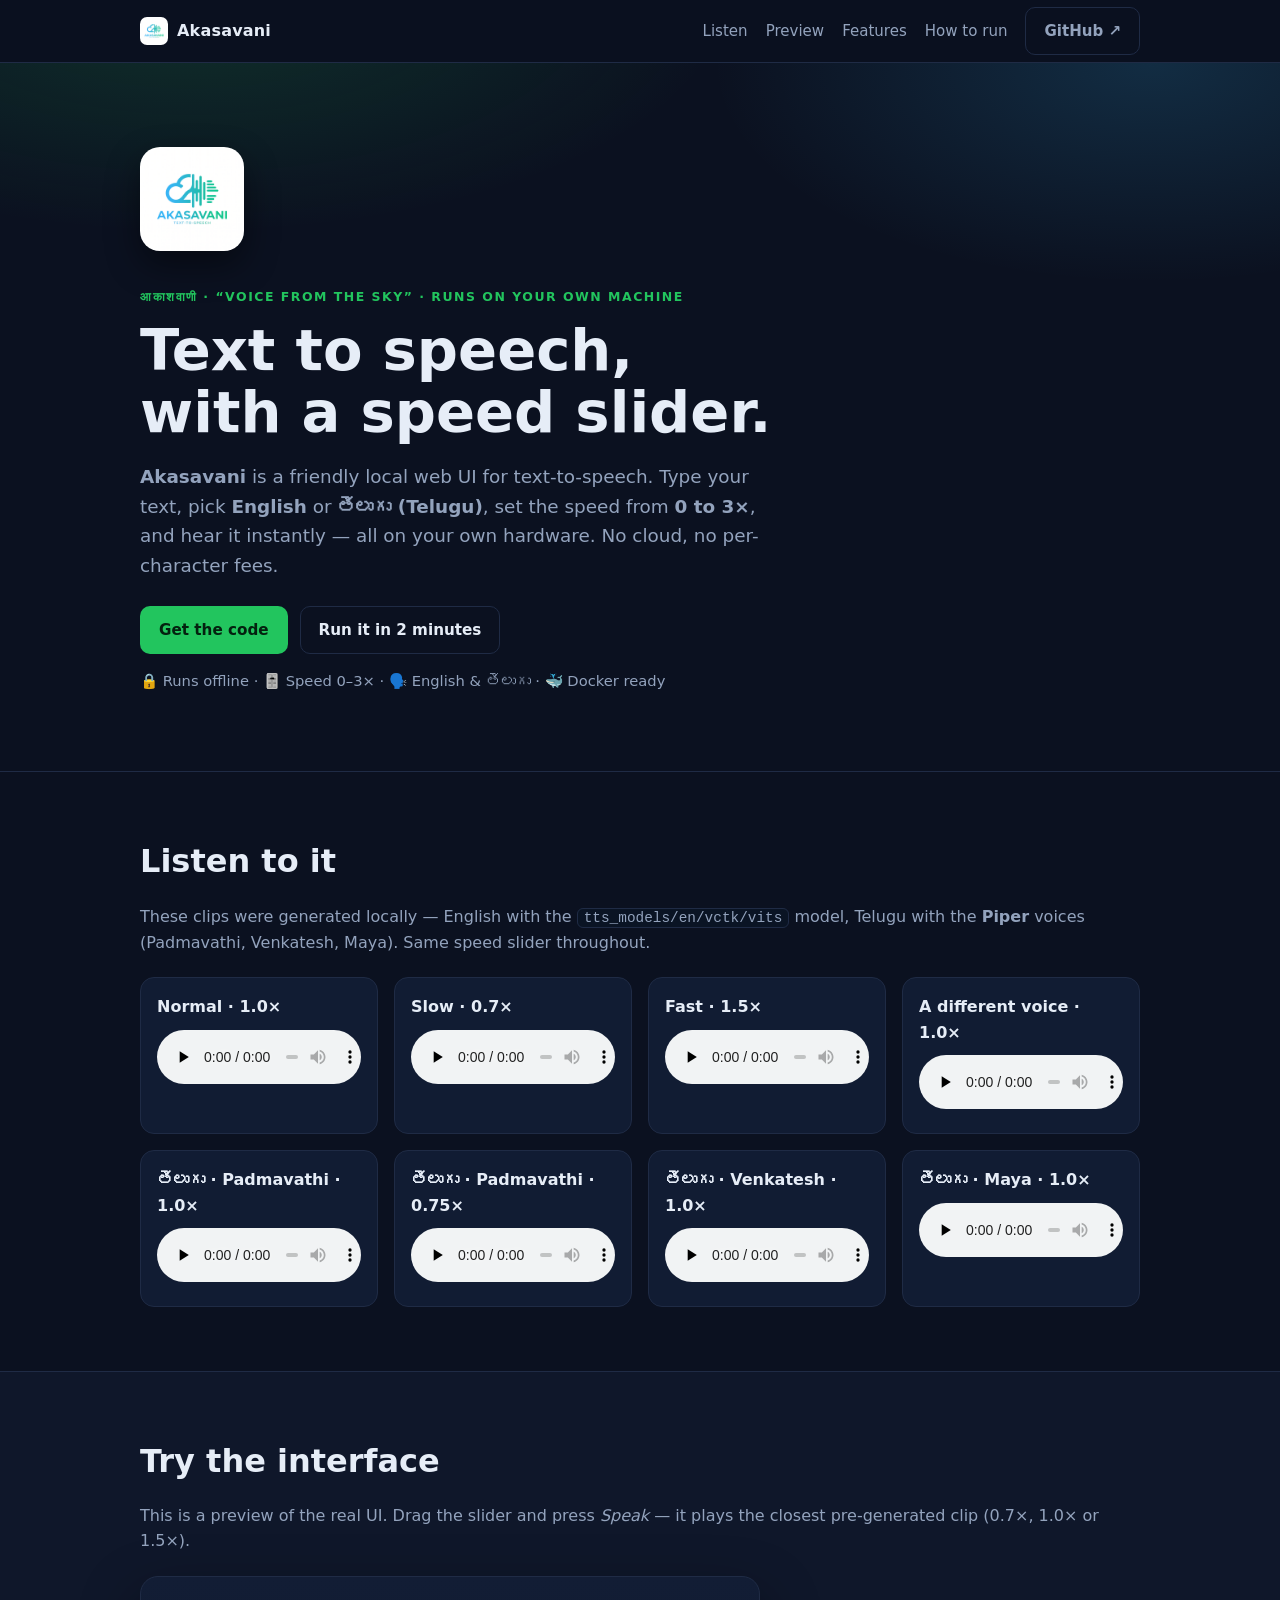
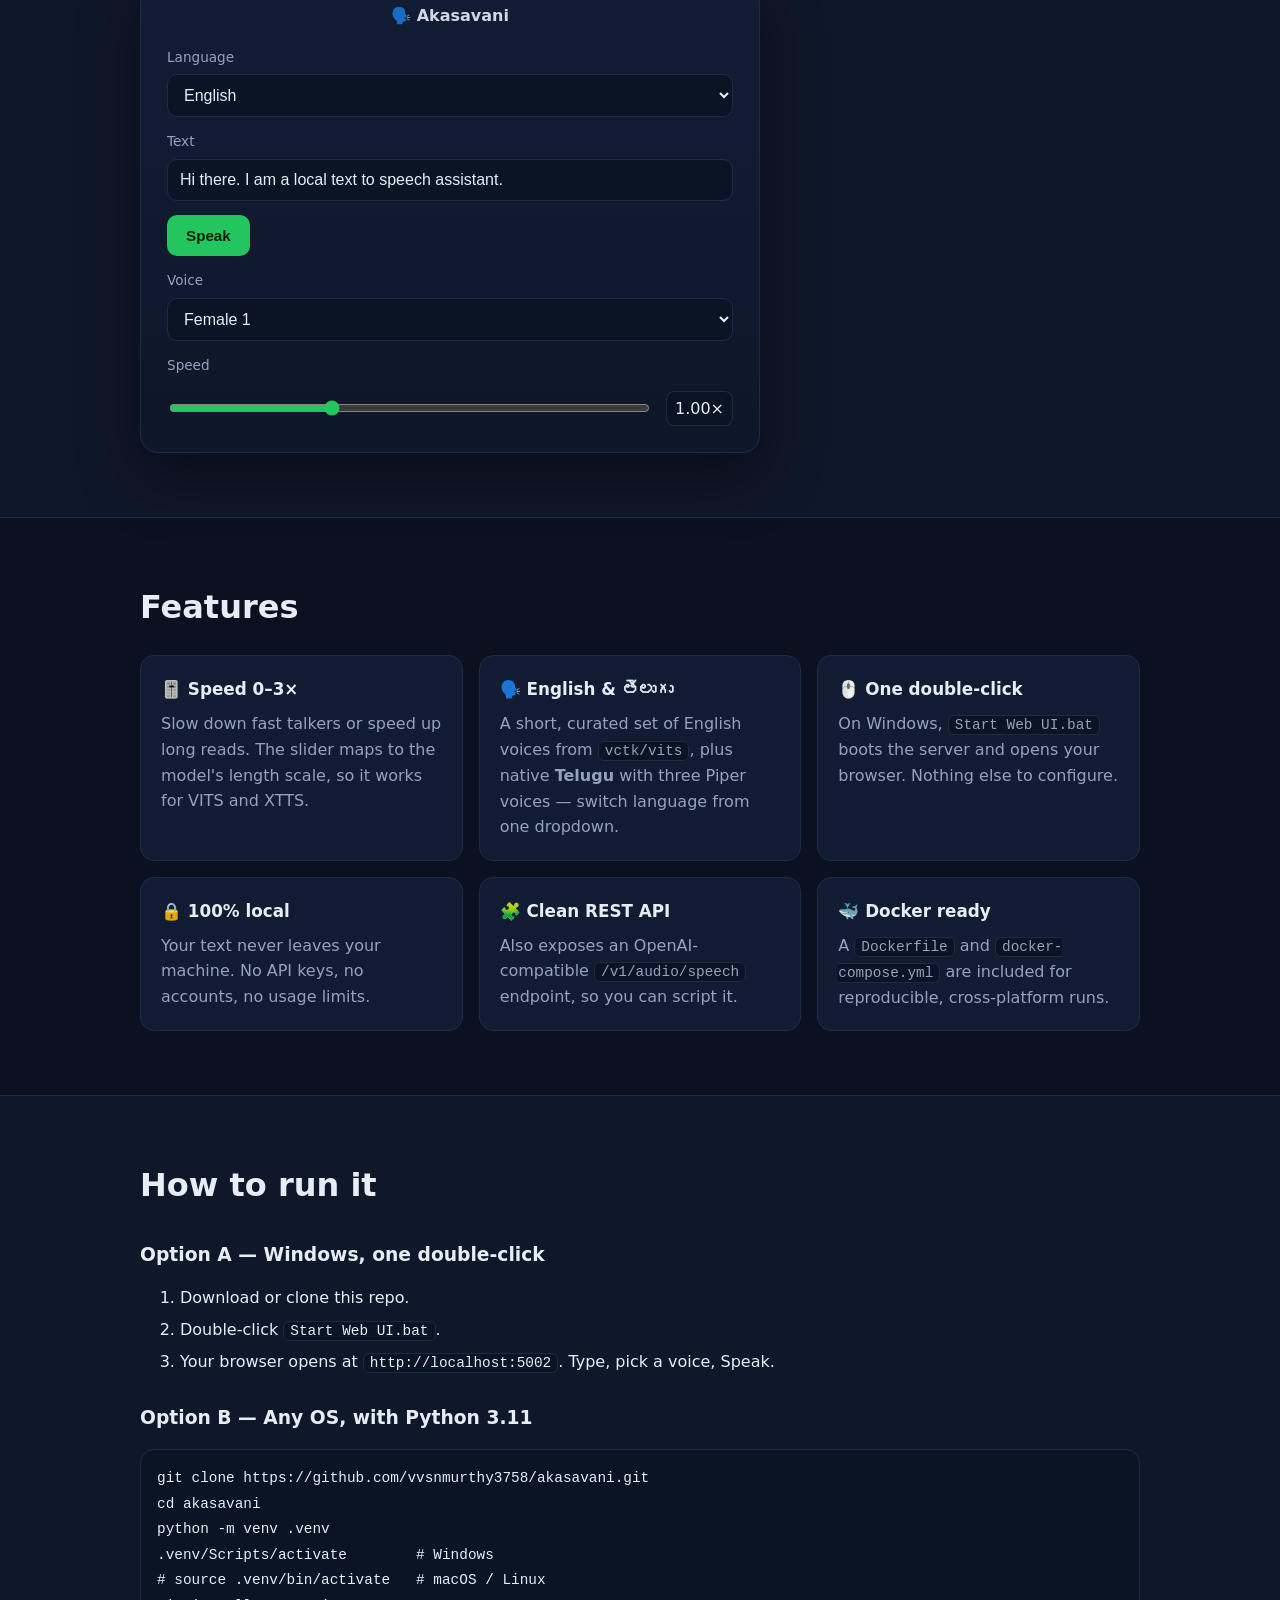
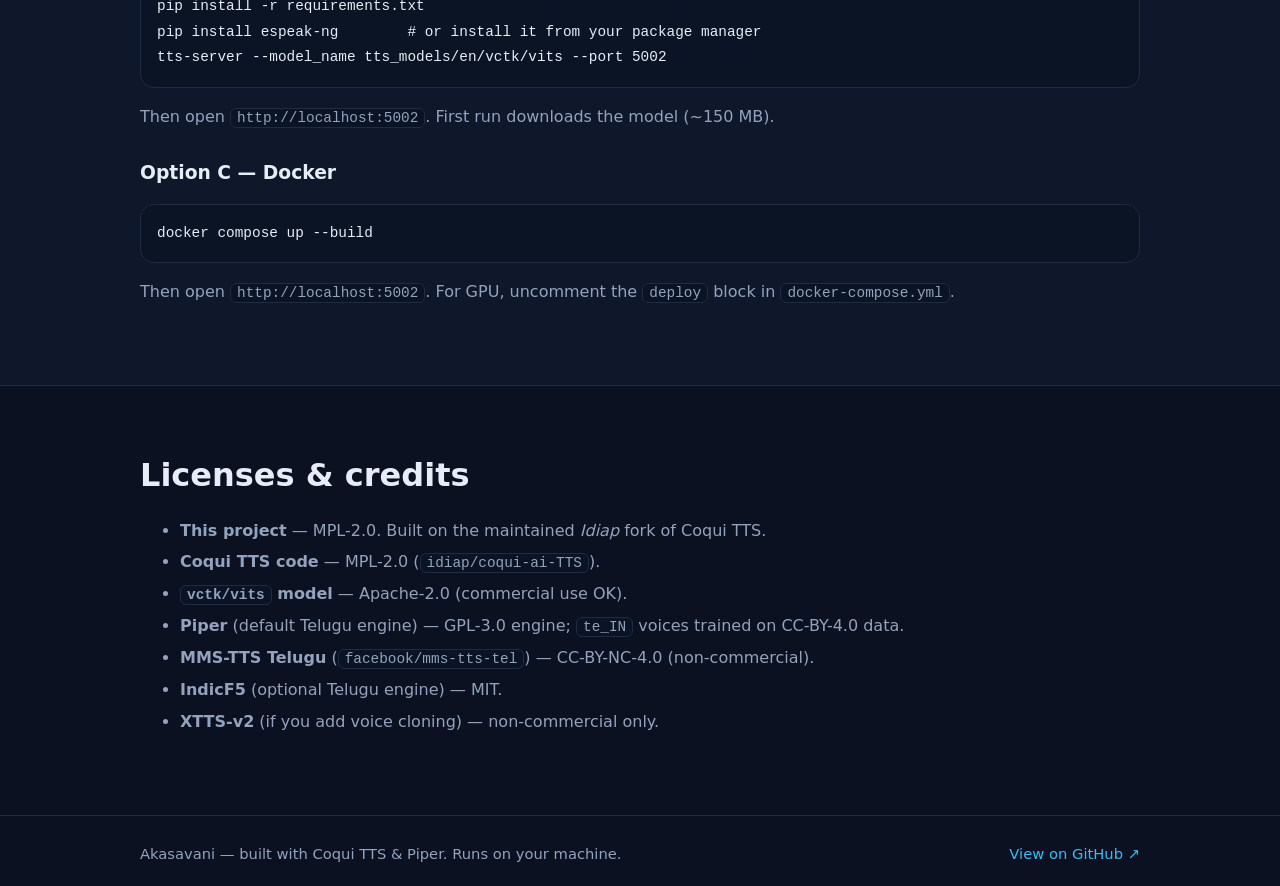
==== commit b1cc26f7: "Add Piper as default Telugu engine with three voices Telugu gains a second, better default engine: P" ====
--- a/docs/index.html
+++ b/docs/index.html
@@ -49,7 +49,7 @@
     <section id="demo" class="section">
       <div class="wrap">
         <h2>Listen to it</h2>
-        <p class="muted">These clips were generated locally — English with the <code>tts_models/en/vctk/vits</code> model, Telugu with <code>facebook/mms-tts-tel</code>. Same speed slider throughout.</p>
+        <p class="muted">These clips were generated locally — English with the <code>tts_models/en/vctk/vits</code> model, Telugu with the <strong>Piper</strong> voices (Padmavathi, Venkatesh, Maya). Same speed slider throughout.</p>
         <div class="samples">
           <figure class="sample">
             <figcaption>Normal · 1.0×</figcaption>
@@ -68,12 +68,20 @@
             <audio controls preload="none" src="assets/sample-voice2.mp3"></audio>
           </figure>
           <figure class="sample">
-            <figcaption>తెలుగు (Telugu) · 1.0×</figcaption>
+            <figcaption>తెలుగు · Padmavathi · 1.0×</figcaption>
             <audio controls preload="none" src="assets/sample-telugu.mp3"></audio>
           </figure>
           <figure class="sample">
-            <figcaption>తెలుగు (Telugu) · 0.75×</figcaption>
+            <figcaption>తెలుగు · Padmavathi · 0.75×</figcaption>
             <audio controls preload="none" src="assets/sample-telugu-slow.mp3"></audio>
+          </figure>
+          <figure class="sample">
+            <figcaption>తెలుగు · Venkatesh · 1.0×</figcaption>
+            <audio controls preload="none" src="assets/sample-telugu-venkatesh.mp3"></audio>
+          </figure>
+          <figure class="sample">
+            <figcaption>తెలుగు · Maya · 1.0×</figcaption>
+            <audio controls preload="none" src="assets/sample-telugu-maya.mp3"></audio>
           </figure>
         </div>
       </div>
@@ -109,6 +117,15 @@
             </select>
           </div>
 
+          <div id="mock-te-voice" style="display: none">
+            <label class="mock-label" for="mock-telugu-voice">తెలుగు voice</label>
+            <select id="mock-telugu-voice" class="mock-input">
+              <option value="padmavathi">Padmavathi (female)</option>
+              <option value="venkatesh">Venkatesh (male)</option>
+              <option value="maya">Maya (female)</option>
+            </select>
+          </div>
+
           <label class="mock-label" for="mock-speed">Speed</label>
           <div class="mock-row">
             <input id="mock-speed" type="range" min="0" max="3" step="0.05" value="1" />
@@ -125,7 +142,7 @@
         <h2>Features</h2>
         <div class="grid">
           <div class="card"><h3>🎚️ Speed 0–3×</h3><p>Slow down fast talkers or speed up long reads. The slider maps to the model's length scale, so it works for VITS and XTTS.</p></div>
-          <div class="card"><h3>🗣️ English &amp; తెలుగు</h3><p>A short, curated set of English voices from <code>vctk/vits</code>, plus native <strong>Telugu</strong> synthesis — switch language from one dropdown.</p></div>
+          <div class="card"><h3>🗣️ English &amp; తెలుగు</h3><p>A short, curated set of English voices from <code>vctk/vits</code>, plus native <strong>Telugu</strong> with three Piper voices — switch language from one dropdown.</p></div>
           <div class="card"><h3>🖱️ One double-click</h3><p>On Windows, <code>Start Web UI.bat</code> boots the server and opens your browser. Nothing else to configure.</p></div>
           <div class="card"><h3>🔒 100% local</h3><p>Your text never leaves your machine. No API keys, no accounts, no usage limits.</p></div>
           <div class="card"><h3>🧩 Clean REST API</h3><p>Also exposes an OpenAI-compatible <code>/v1/audio/speech</code> endpoint, so you can script it.</p></div>
@@ -169,6 +186,7 @@
           <li><strong>This project</strong> — MPL-2.0. Built on the maintained <em>Idiap</em> fork of Coqui TTS.</li>
           <li><strong>Coqui TTS code</strong> — MPL-2.0 (<code>idiap/coqui-ai-TTS</code>).</li>
           <li><strong><code>vctk/vits</code> model</strong> — Apache-2.0 (commercial use OK).</li>
+          <li><strong>Piper</strong> (default Telugu engine) — GPL-3.0 engine; <code>te_IN</code> voices trained on CC-BY-4.0 data.</li>
           <li><strong>MMS-TTS Telugu</strong> (<code>facebook/mms-tts-tel</code>) — CC-BY-NC-4.0 (non-commercial).</li>
           <li><strong>IndicF5</strong> (optional Telugu engine) — MIT.</li>
           <li><strong>XTTS-v2</strong> (if you add voice cloning) — non-commercial only.</li>
@@ -179,7 +197,7 @@
 
   <footer class="footer">
     <div class="wrap">
-      <span>Akasavani — built with Coqui TTS &amp; MMS. Runs on your machine.</span>
+      <span>Akasavani — built with Coqui TTS &amp; Piper. Runs on your machine.</span>
       <a href="https://github.com/vvsnmurthy3758/akasavani" target="_blank" rel="noopener">View on GitHub ↗</a>
     </div>
   </footer>
